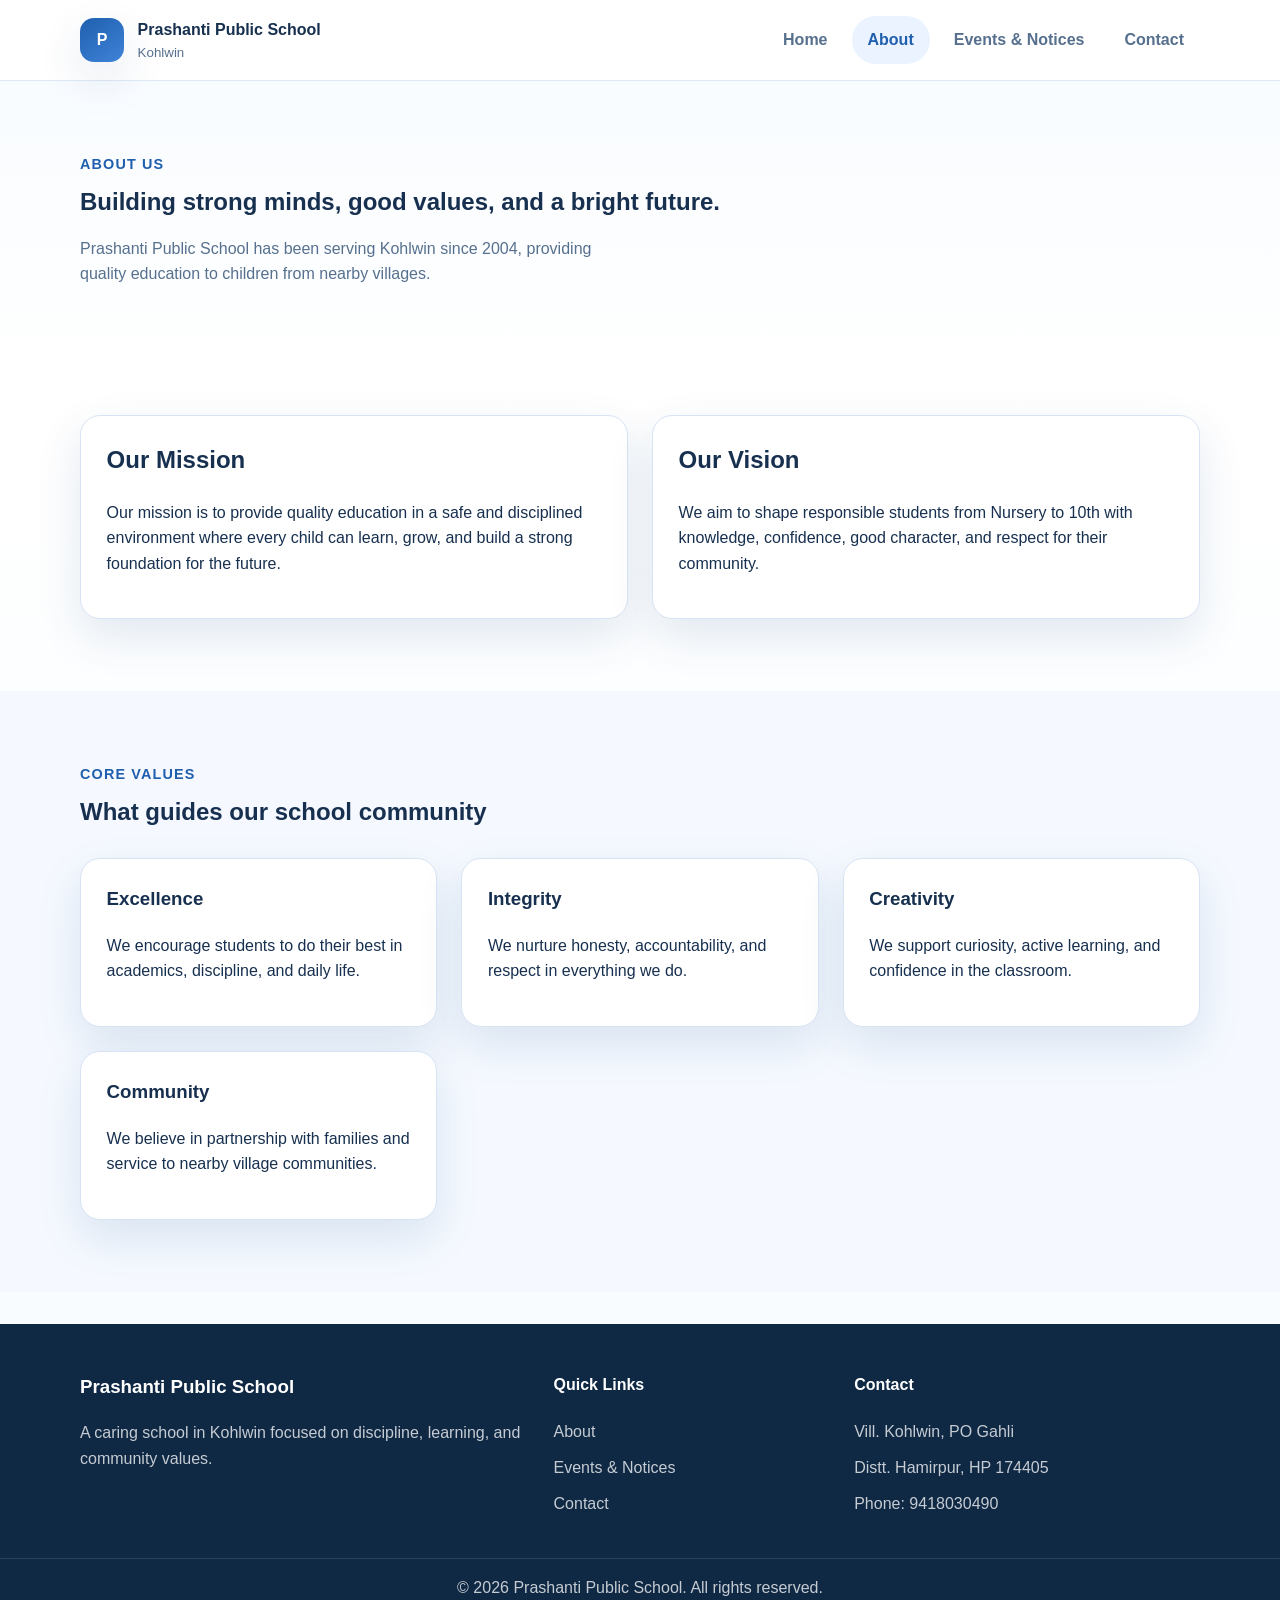
==== about.html @ 787d1625 "Initial school website" ====
<!DOCTYPE html>
<html lang="en">
<head>
  <meta charset="UTF-8">
  <meta name="viewport" content="width=device-width, initial-scale=1.0">
  <title>Prashanti Public School | About</title>
  <meta name="description" content="Learn more about Prashanti Public School in Kohlwin, its mission, values, and educational approach.">
  <link rel="stylesheet" href="css/styles.css">
</head>
<body>
  <!-- Site header with reusable navigation -->
  <header class="site-header">
    <div class="container nav-wrapper">
      <a class="brand" href="index.html">
        <span class="brand-mark">P</span>
        <span class="brand-text">
          <strong>Prashanti Public School</strong>
          <small>Kohlwin</small>
        </span>
      </a>

      <button class="nav-toggle" type="button" aria-expanded="false" aria-label="Toggle navigation">
        <span></span>
        <span></span>
        <span></span>
      </button>

      <nav class="site-nav" aria-label="Primary navigation">
        <a href="index.html">Home</a>
        <a href="about.html">About</a>
        <a href="events.html">Events & Notices</a>
        <a href="contact.html">Contact</a>
      </nav>
    </div>
  </header>

  <main>
    <!-- Page intro -->
    <section class="page-banner">
      <div class="container">
        <p class="eyebrow">About Us</p>
        <h1>Building strong minds, good values, and a bright future.</h1>
        <p>Prashanti Public School has been serving Kohlwin since 2004, providing quality education to children from nearby villages.</p>
      </div>
    </section>

    <!-- School story and mission -->
    <section class="section">
      <div class="container content-grid">
        <article class="content-card">
          <h2>Our Mission</h2>
          <p>
            Our mission is to provide quality education in a safe and disciplined environment where
            every child can learn, grow, and build a strong foundation for the future.
          </p>
        </article>

        <article class="content-card">
          <h2>Our Vision</h2>
          <p>
            We aim to shape responsible students from Nursery to 10th with knowledge, confidence,
            good character, and respect for their community.
          </p>
        </article>
      </div>
    </section>

    <!-- Values section -->
    <section class="section section-alt">
      <div class="container">
        <div class="section-heading">
          <p class="eyebrow">Core Values</p>
          <h2>What guides our school community</h2>
        </div>

        <div class="value-grid">
          <article class="value-card">
            <h3>Excellence</h3>
            <p>We encourage students to do their best in academics, discipline, and daily life.</p>
          </article>
          <article class="value-card">
            <h3>Integrity</h3>
            <p>We nurture honesty, accountability, and respect in everything we do.</p>
          </article>
          <article class="value-card">
            <h3>Creativity</h3>
            <p>We support curiosity, active learning, and confidence in the classroom.</p>
          </article>
          <article class="value-card">
            <h3>Community</h3>
            <p>We believe in partnership with families and service to nearby village communities.</p>
          </article>
        </div>
      </div>
    </section>
  </main>

  <!-- Reusable footer -->
  <footer class="site-footer">
    <div class="container footer-grid">
      <div>
        <h3>Prashanti Public School</h3>
        <p>A caring school in Kohlwin focused on discipline, learning, and community values.</p>
      </div>
      <div>
        <h4>Quick Links</h4>
        <a href="about.html">About</a>
        <a href="events.html">Events & Notices</a>
        <a href="contact.html">Contact</a>
      </div>
      <div>
        <h4>Contact</h4>
        <p>Vill. Kohlwin, PO Gahli</p>
        <p>Distt. Hamirpur, HP 174405</p>
        <p>Phone: 9418030490</p>
      </div>
    </div>
    <div class="footer-bottom">
      <p>&copy; <span id="current-year"></span> Prashanti Public School. All rights reserved.</p>
    </div>
  </footer>

  <script src="js/script.js"></script>
</body>
</html>
---- css/styles.css ----
/* Global design tokens */
:root {
  --primary: #1f5fae;
  --primary-dark: #174982;
  --primary-soft: #eaf3ff;
  --text: #17304f;
  --text-soft: #56708e;
  --surface: #ffffff;
  --surface-alt: #f5f9ff;
  --border: #d7e4f4;
  --shadow: 0 18px 45px rgba(26, 74, 130, 0.12);
  --radius: 20px;
  --container: 1120px;
}

/* Base reset and typography */
* {
  box-sizing: border-box;
}

html {
  scroll-behavior: smooth;
}

body {
  margin: 0;
  font-family: "Aptos", "Segoe UI", "Trebuchet MS", sans-serif;
  color: var(--text);
  background: linear-gradient(180deg, #f7fbff 0%, #ffffff 24%, #f7fbff 100%);
  line-height: 1.6;
}

a {
  color: inherit;
  text-decoration: none;
}

img {
  max-width: 100%;
  display: block;
}

h1,
h2,
h3,
h4,
p {
  margin-top: 0;
}

.container {
  width: min(100% - 2rem, var(--container));
  margin: 0 auto;
}

.section {
  padding: 4.5rem 0;
}

.section-alt {
  background: var(--surface-alt);
}

.eyebrow {
  margin-bottom: 0.75rem;
  color: var(--primary);
  font-size: 0.9rem;
  font-weight: 800;
  letter-spacing: 0.08em;
  text-transform: uppercase;
}

.section-heading {
  max-width: 640px;
  margin-bottom: 2rem;
}

.section-heading h2,
.page-banner h1,
.hero h1 {
  line-height: 1.15;
}

/* Header and navigation */
.site-header {
  position: sticky;
  top: 0;
  z-index: 20;
  background: rgba(255, 255, 255, 0.92);
  backdrop-filter: blur(14px);
  border-bottom: 1px solid rgba(215, 228, 244, 0.8);
}

.nav-wrapper {
  display: flex;
  align-items: center;
  justify-content: space-between;
  gap: 1rem;
  padding: 1rem 0;
}

.brand {
  display: inline-flex;
  align-items: center;
  gap: 0.85rem;
}

.brand-mark {
  display: grid;
  place-items: center;
  width: 2.75rem;
  height: 2.75rem;
  border-radius: 14px;
  background: linear-gradient(145deg, var(--primary), #3f83d8);
  color: #fff;
  font-weight: 800;
  box-shadow: var(--shadow);
}

.brand-text {
  display: flex;
  flex-direction: column;
}

.brand-text strong {
  font-size: 1rem;
}

.brand-text small {
  color: var(--text-soft);
}

.site-nav {
  display: flex;
  align-items: center;
  gap: 0.5rem;
}

.site-nav a {
  padding: 0.7rem 1rem;
  border-radius: 999px;
  font-weight: 600;
  color: var(--text-soft);
  transition: 0.2s ease;
}

.site-nav a:hover,
.site-nav a.active {
  color: var(--primary);
  background: var(--primary-soft);
}

.nav-toggle {
  display: none;
  border: 0;
  background: transparent;
  padding: 0.25rem;
  cursor: pointer;
}

.nav-toggle span {
  display: block;
  width: 1.55rem;
  height: 2px;
  margin: 0.32rem 0;
  background: var(--text);
  border-radius: 999px;
}

/* Hero */
.hero {
  padding: 5.5rem 0 4.5rem;
}

.hero-grid {
  display: grid;
  grid-template-columns: 1.25fr 0.85fr;
  gap: 2rem;
  align-items: center;
}

.hero h1 {
  margin-bottom: 1rem;
  font-size: clamp(2.3rem, 5vw, 4.5rem);
}

.hero-text {
  max-width: 60ch;
  margin-bottom: 1.8rem;
  font-size: 1.05rem;
  color: var(--text-soft);
}

.hero-actions {
  display: flex;
  flex-wrap: wrap;
  gap: 0.85rem;
}

.button {
  display: inline-flex;
  align-items: center;
  justify-content: center;
  padding: 0.95rem 1.4rem;
  border: 1px solid transparent;
  border-radius: 999px;
  font-weight: 700;
  transition: 0.2s ease;
}

.button-primary {
  background: var(--primary);
  color: #fff;
}

.button-primary:hover {
  background: var(--primary-dark);
}

.button-secondary {
  border-color: var(--border);
  background: #fff;
  color: var(--text);
}

.button-secondary:hover {
  border-color: var(--primary);
  color: var(--primary);
}

.hero-card,
.notice-card,
.stat-card,
.content-card,
.value-card,
.event-card,
.contact-card,
.contact-form {
  background: var(--surface);
  border: 1px solid var(--border);
  border-radius: var(--radius);
  box-shadow: var(--shadow);
}

.hero-card {
  padding: 2rem;
}

.hero-media {
  overflow: hidden;
  padding: 0;
}

.hero-media img {
  width: 100%;
  height: 340px;
  object-fit: cover;
}

.hero-card-content {
  padding: 1.4rem 1.5rem 1.6rem;
}

.hero-card-content h2 {
  margin-bottom: 0.45rem;
}

.hero-card-content p {
  margin-bottom: 0;
  color: var(--text-soft);
}

.feature-list {
  padding-left: 1.2rem;
  margin-bottom: 0;
  color: var(--text-soft);
}

/* Notices and cards */
.notice-grid,
.stats-grid,
.content-grid,
.value-grid,
.event-grid,
.contact-grid {
  display: grid;
  gap: 1.5rem;
}

.notice-grid,
.value-grid,
.event-grid {
  grid-template-columns: repeat(3, minmax(0, 1fr));
}

.stats-grid {
  grid-template-columns: repeat(3, minmax(0, 1fr));
}

.content-grid,
.contact-grid {
  grid-template-columns: repeat(2, minmax(0, 1fr));
}

.notice-card,
.stat-card,
.content-card,
.value-card,
.event-card,
.contact-card,
.contact-form {
  padding: 1.6rem;
}

.notice-date,
.event-date {
  display: inline-block;
  margin-bottom: 0.9rem;
  padding: 0.35rem 0.7rem;
  border-radius: 999px;
  background: var(--primary-soft);
  color: var(--primary);
  font-size: 0.86rem;
  font-weight: 800;
}

.stat-card h3 {
  margin-bottom: 0.35rem;
  font-size: 2rem;
  color: var(--primary);
}

/* Banner for inner pages */
.page-banner {
  padding: 4.5rem 0 2.5rem;
}

.page-banner p:last-child {
  max-width: 62ch;
  color: var(--text-soft);
}

/* Contact form */
.contact-form label {
  display: block;
  margin-bottom: 0.45rem;
  font-weight: 700;
}

.contact-form input,
.contact-form textarea {
  width: 100%;
  margin-bottom: 1rem;
  padding: 0.95rem 1rem;
  border: 1px solid var(--border);
  border-radius: 14px;
  font: inherit;
  color: var(--text);
  background: #fff;
}

.contact-form input:focus,
.contact-form textarea:focus {
  outline: 2px solid rgba(31, 95, 174, 0.18);
  border-color: var(--primary);
}

.form-status {
  margin-top: 0.9rem;
  margin-bottom: 0;
  font-weight: 600;
  color: var(--primary);
}

/* Footer */
.site-footer {
  margin-top: 2rem;
  background: #0f2844;
  color: rgba(255, 255, 255, 0.9);
}

.footer-grid {
  display: grid;
  grid-template-columns: 1.3fr 0.8fr 1fr;
  gap: 1.5rem;
  padding: 3rem 0 2rem;
}

.site-footer h3,
.site-footer h4 {
  color: #fff;
}

.site-footer a,
.site-footer p {
  display: block;
  margin-bottom: 0.65rem;
  color: rgba(255, 255, 255, 0.76);
}

.footer-bottom {
  border-top: 1px solid rgba(255, 255, 255, 0.12);
  text-align: center;
  padding: 1rem;
}

.footer-bottom p {
  margin: 0;
}

/* Responsive layout */
@media (max-width: 960px) {
  .hero-grid,
  .notice-grid,
  .stats-grid,
  .value-grid,
  .event-grid,
  .content-grid,
  .contact-grid,
  .footer-grid {
    grid-template-columns: 1fr 1fr;
  }

  .hero-grid {
    grid-template-columns: 1fr;
  }

  .footer-grid {
    grid-template-columns: 1fr 1fr;
  }
}

@media (max-width: 760px) {
  .nav-toggle {
    display: inline-block;
  }

  .site-nav {
    position: absolute;
    top: calc(100% + 0.5rem);
    left: 1rem;
    right: 1rem;
    display: none;
    flex-direction: column;
    align-items: stretch;
    padding: 0.75rem;
    border: 1px solid var(--border);
    border-radius: 18px;
    background: rgba(255, 255, 255, 0.98);
    box-shadow: var(--shadow);
  }

  .site-nav.is-open {
    display: flex;
  }

  .site-nav a {
    border-radius: 14px;
  }

  .notice-grid,
  .stats-grid,
  .value-grid,
  .event-grid,
  .content-grid,
  .contact-grid,
  .footer-grid {
    grid-template-columns: 1fr;
  }

  .hero {
    padding-top: 4rem;
  }

  .hero-media img {
    height: 260px;
  }

  .section,
  .page-banner {
    padding-top: 3.5rem;
    padding-bottom: 3.5rem;
  }
}
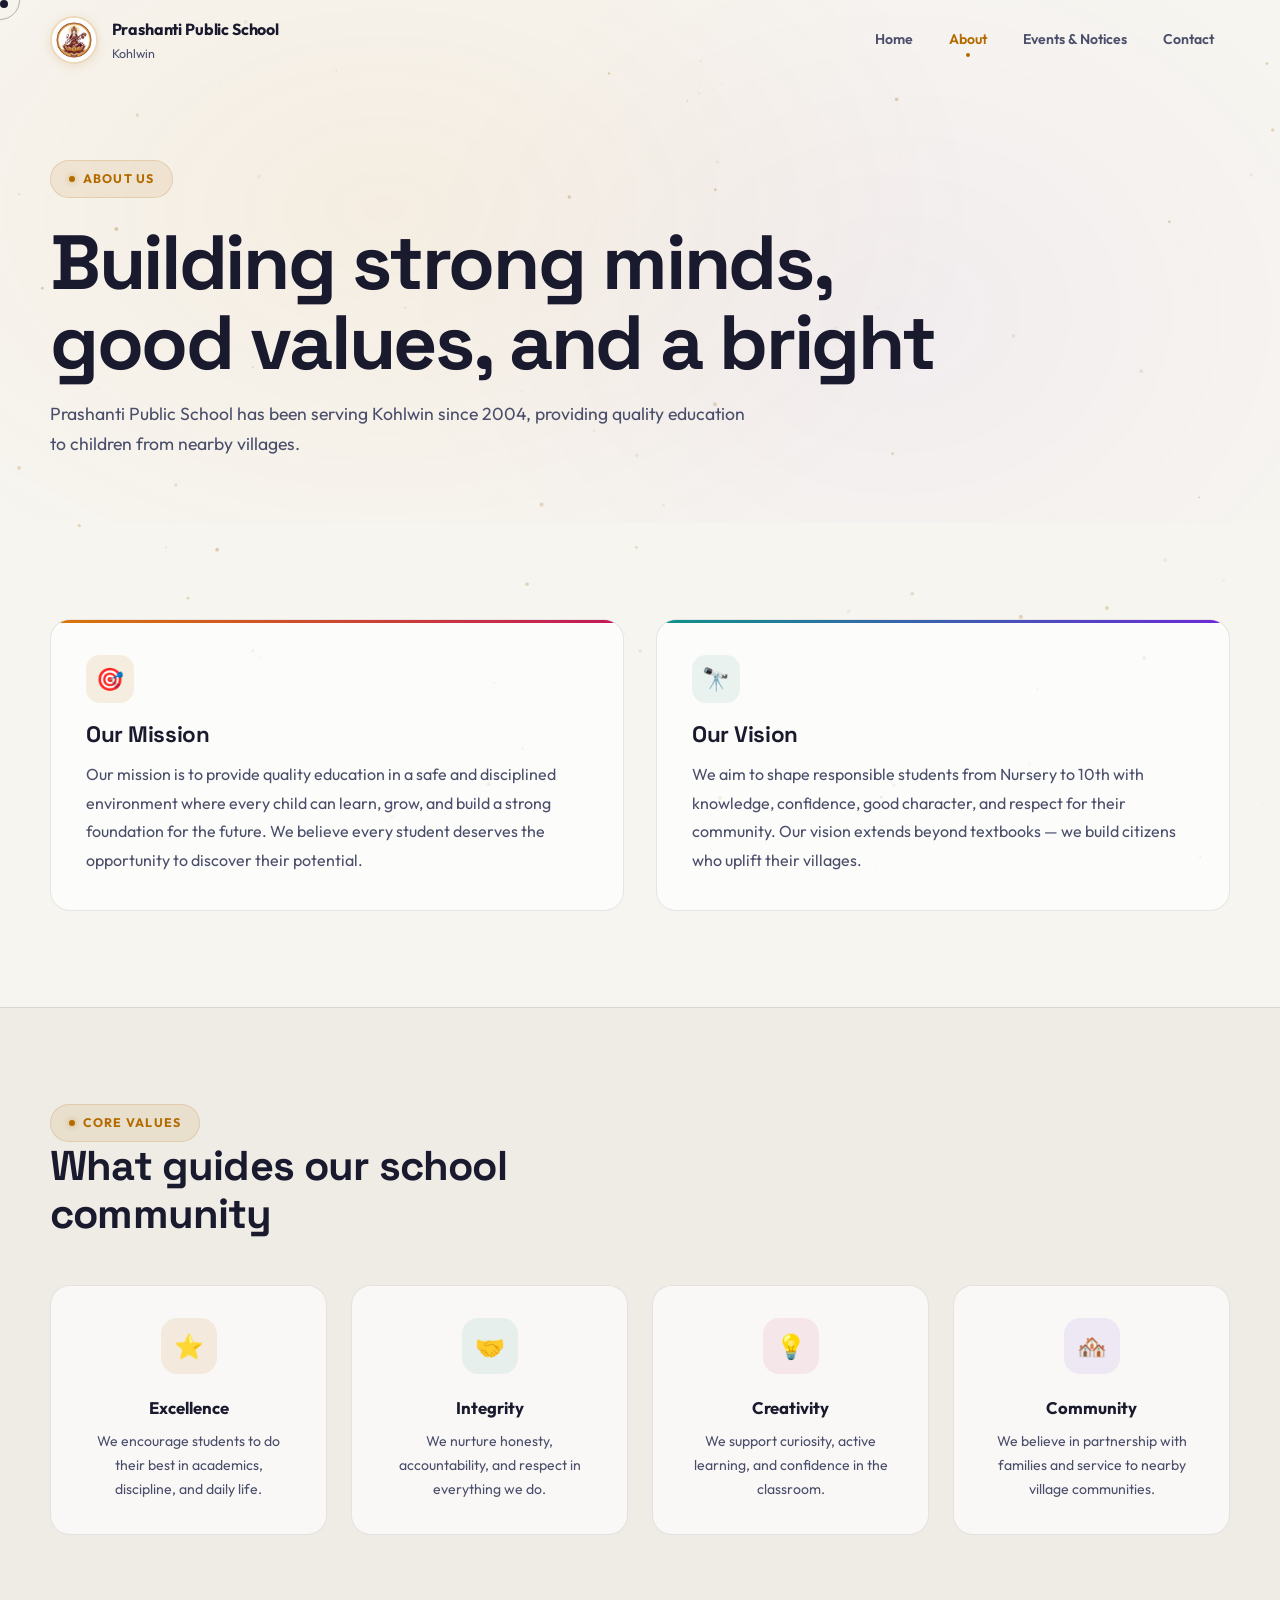
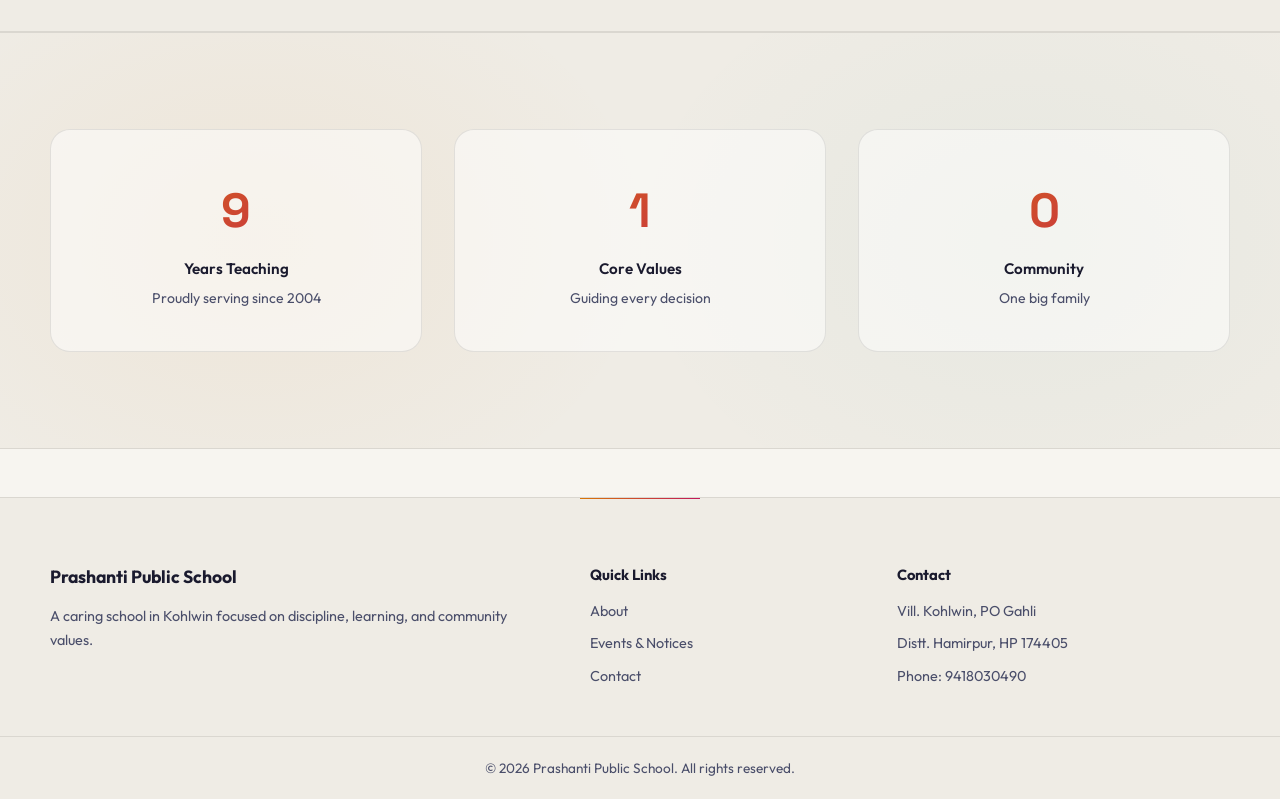
==== commit 7ed0fa57: "updated website content" ====
--- a/about.html
+++ b/about.html
@@ -8,11 +8,15 @@
   <link rel="stylesheet" href="css/styles.css">
 </head>
 <body>
-  <!-- Site header with reusable navigation -->
-  <header class="site-header">
+  <div class="cursor-dot"></div>
+  <div class="cursor-ring"></div>
+  <canvas id="particles"></canvas>
+
+  <!-- ═══ Header ═══ -->
+  <header class="site-header" id="site-header">
     <div class="container nav-wrapper">
       <a class="brand" href="index.html">
-        <span class="brand-mark">P</span>
+        <img class="brand-mark" src="saraswati-logo.png" alt="Saraswati — Goddess of Knowledge">
         <span class="brand-text">
           <strong>Prashanti Public School</strong>
           <small>Kohlwin</small>
@@ -28,74 +32,103 @@
       <nav class="site-nav" aria-label="Primary navigation">
         <a href="index.html">Home</a>
         <a href="about.html">About</a>
-        <a href="events.html">Events & Notices</a>
+        <a href="events.html">Events &amp; Notices</a>
         <a href="contact.html">Contact</a>
       </nav>
     </div>
   </header>
 
   <main>
-    <!-- Page intro -->
+    <!-- ═══ Banner ═══ -->
     <section class="page-banner">
       <div class="container">
-        <p class="eyebrow">About Us</p>
-        <h1>Building strong minds, good values, and a bright future.</h1>
-        <p>Prashanti Public School has been serving Kohlwin since 2004, providing quality education to children from nearby villages.</p>
+        <span class="glow-tag reveal">About Us</span>
+        <h1 class="reveal">Building strong minds,<br>good values, and a <span class="typed-text" id="typed-target"></span><span class="cursor-blink"></span></h1>
+        <p class="reveal">Prashanti Public School has been serving Kohlwin since 2004, providing quality education to children from nearby villages.</p>
       </div>
     </section>
 
-    <!-- School story and mission -->
+    <!-- ═══ Mission & Vision ═══ -->
     <section class="section">
       <div class="container content-grid">
-        <article class="content-card">
+        <article class="content-card reveal">
+          <div class="card-icon">🎯</div>
           <h2>Our Mission</h2>
           <p>
             Our mission is to provide quality education in a safe and disciplined environment where
-            every child can learn, grow, and build a strong foundation for the future.
+            every child can learn, grow, and build a strong foundation for the future. We believe
+            every student deserves the opportunity to discover their potential.
           </p>
         </article>
 
-        <article class="content-card">
+        <article class="content-card reveal reveal-delay-2">
+          <div class="card-icon">🔭</div>
           <h2>Our Vision</h2>
           <p>
             We aim to shape responsible students from Nursery to 10th with knowledge, confidence,
-            good character, and respect for their community.
+            good character, and respect for their community. Our vision extends beyond textbooks —
+            we build citizens who uplift their villages.
           </p>
         </article>
       </div>
     </section>
 
-    <!-- Values section -->
-    <section class="section section-alt">
+    <!-- ═══ Core Values ═══ -->
+    <section class="section" style="background:var(--bg-2);border-top:1px solid var(--border);border-bottom:1px solid var(--border)">
       <div class="container">
-        <div class="section-heading">
-          <p class="eyebrow">Core Values</p>
+        <div class="section-heading reveal">
+          <span class="glow-tag">Core Values</span>
           <h2>What guides our school community</h2>
         </div>
 
         <div class="value-grid">
-          <article class="value-card">
+          <article class="value-card reveal reveal-delay-1">
+            <div class="value-icon">⭐</div>
             <h3>Excellence</h3>
             <p>We encourage students to do their best in academics, discipline, and daily life.</p>
           </article>
-          <article class="value-card">
+          <article class="value-card reveal reveal-delay-2">
+            <div class="value-icon">🤝</div>
             <h3>Integrity</h3>
             <p>We nurture honesty, accountability, and respect in everything we do.</p>
           </article>
-          <article class="value-card">
+          <article class="value-card reveal reveal-delay-3">
+            <div class="value-icon">💡</div>
             <h3>Creativity</h3>
             <p>We support curiosity, active learning, and confidence in the classroom.</p>
           </article>
-          <article class="value-card">
+          <article class="value-card reveal reveal-delay-4">
+            <div class="value-icon">🏘️</div>
             <h3>Community</h3>
             <p>We believe in partnership with families and service to nearby village communities.</p>
           </article>
         </div>
       </div>
     </section>
+
+    <!-- ═══ Stats ═══ -->
+    <section class="section stats-section">
+      <div class="container stats-grid">
+        <article class="stat-card reveal reveal-delay-1">
+          <div class="stat-number" data-target="22">0</div>
+          <div class="stat-label">Years Teaching</div>
+          <p>Proudly serving since 2004</p>
+        </article>
+        <article class="stat-card reveal reveal-delay-2">
+          <div class="stat-number" data-target="4">0</div>
+          <div class="stat-label">Core Values</div>
+          <p>Guiding every decision</p>
+        </article>
+        <article class="stat-card reveal reveal-delay-3">
+          <div class="stat-number" data-target="1">0</div>
+          <div class="stat-label">Community</div>
+          <p>One big family</p>
+        </article>
+      </div>
+    </section>
   </main>
 
-  <!-- Reusable footer -->
+  <!-- ═══ Footer ═══ -->
   <footer class="site-footer">
     <div class="container footer-grid">
       <div>
@@ -105,7 +138,7 @@
       <div>
         <h4>Quick Links</h4>
         <a href="about.html">About</a>
-        <a href="events.html">Events & Notices</a>
+        <a href="events.html">Events &amp; Notices</a>
         <a href="contact.html">Contact</a>
       </div>
       <div>
--- a/css/styles.css
+++ b/css/styles.css
@@ -1,484 +1,626 @@
-/* Global design tokens */
+/* ═══════════════════════════════════════════════════════════
+   PRASHANTI PUBLIC SCHOOL — Light Theme Design System v3
+   ═══════════════════════════════════════════════════════════ */
+
+@import url('https://fonts.googleapis.com/css2?family=Outfit:wght@300;400;500;600;700;800;900&family=Space+Grotesk:wght@400;500;600;700&display=swap');
+
+/* ── Tokens ─────────────────────────────────────────────── */
 :root {
-  --primary: #1f5fae;
-  --primary-dark: #174982;
-  --primary-soft: #eaf3ff;
-  --text: #17304f;
-  --text-soft: #56708e;
-  --surface: #ffffff;
-  --surface-alt: #f5f9ff;
-  --border: #d7e4f4;
-  --shadow: 0 18px 45px rgba(26, 74, 130, 0.12);
-  --radius: 20px;
-  --container: 1120px;
-}
-
-/* Base reset and typography */
-* {
-  box-sizing: border-box;
-}
-
-html {
-  scroll-behavior: smooth;
-}
+  --bg:          #f7f5f0;
+  --bg-2:        #efece5;
+  --surface:     rgba(255,255,255,.65);
+  --border:      rgba(0,0,0,.09);
+  --text:        #1a1a2e;
+  --text-dim:    #4a4e6a;
+  --gold:        #b36b00;
+  --gold-soft:   rgba(179,107,0,.1);
+  --teal:        #0d7d72;
+  --teal-soft:   rgba(13,125,114,.08);
+  --pink:        #c2185b;
+  --purple:      #6d28d9;
+  --grad-warm:   linear-gradient(135deg, #d97706, #c2185b);
+  --grad-cool:   linear-gradient(135deg, #0d9488, #6d28d9);
+  --grad-mix:    linear-gradient(135deg, #d97706 0%, #c2185b 40%, #6d28d9 70%, #0d9488 100%);
+  --container:   1180px;
+  --radius:      20px;
+  --ease:        cubic-bezier(.22,1,.36,1);
+  --shadow-sm:   0 2px 8px rgba(0,0,0,.06);
+  --shadow-md:   0 8px 30px rgba(0,0,0,.08);
+  --shadow-lg:   0 20px 50px rgba(0,0,0,.10);
+}
+
+/* ── Reset ──────────────────────────────────────────────── */
+*,*::before,*::after{box-sizing:border-box;margin:0;padding:0}
+html{scroll-behavior:smooth}
 
 body {
-  margin: 0;
-  font-family: "Aptos", "Segoe UI", "Trebuchet MS", sans-serif;
-  color: var(--text);
-  background: linear-gradient(180deg, #f7fbff 0%, #ffffff 24%, #f7fbff 100%);
-  line-height: 1.6;
-}
-
-a {
-  color: inherit;
-  text-decoration: none;
-}
-
-img {
-  max-width: 100%;
-  display: block;
-}
-
-h1,
-h2,
-h3,
-h4,
-p {
-  margin-top: 0;
-}
-
-.container {
-  width: min(100% - 2rem, var(--container));
-  margin: 0 auto;
-}
-
-.section {
-  padding: 4.5rem 0;
-}
-
-.section-alt {
-  background: var(--surface-alt);
-}
-
-.eyebrow {
-  margin-bottom: 0.75rem;
-  color: var(--primary);
-  font-size: 0.9rem;
-  font-weight: 800;
-  letter-spacing: 0.08em;
-  text-transform: uppercase;
-}
-
-.section-heading {
-  max-width: 640px;
-  margin-bottom: 2rem;
-}
-
-.section-heading h2,
-.page-banner h1,
-.hero h1 {
-  line-height: 1.15;
-}
-
-/* Header and navigation */
-.site-header {
-  position: sticky;
-  top: 0;
-  z-index: 20;
-  background: rgba(255, 255, 255, 0.92);
-  backdrop-filter: blur(14px);
-  border-bottom: 1px solid rgba(215, 228, 244, 0.8);
-}
-
-.nav-wrapper {
-  display: flex;
-  align-items: center;
-  justify-content: space-between;
-  gap: 1rem;
-  padding: 1rem 0;
-}
-
-.brand {
-  display: inline-flex;
-  align-items: center;
-  gap: 0.85rem;
-}
-
-.brand-mark {
-  display: grid;
-  place-items: center;
-  width: 2.75rem;
-  height: 2.75rem;
-  border-radius: 14px;
-  background: linear-gradient(145deg, var(--primary), #3f83d8);
-  color: #fff;
-  font-weight: 800;
-  box-shadow: var(--shadow);
-}
-
-.brand-text {
-  display: flex;
-  flex-direction: column;
-}
-
-.brand-text strong {
-  font-size: 1rem;
-}
-
-.brand-text small {
-  color: var(--text-soft);
-}
-
-.site-nav {
-  display: flex;
-  align-items: center;
-  gap: 0.5rem;
-}
-
-.site-nav a {
-  padding: 0.7rem 1rem;
-  border-radius: 999px;
-  font-weight: 600;
-  color: var(--text-soft);
-  transition: 0.2s ease;
-}
-
-.site-nav a:hover,
-.site-nav a.active {
-  color: var(--primary);
-  background: var(--primary-soft);
-}
-
-.nav-toggle {
-  display: none;
-  border: 0;
-  background: transparent;
-  padding: 0.25rem;
-  cursor: pointer;
-}
-
-.nav-toggle span {
-  display: block;
-  width: 1.55rem;
-  height: 2px;
-  margin: 0.32rem 0;
-  background: var(--text);
-  border-radius: 999px;
-}
-
-/* Hero */
-.hero {
-  padding: 5.5rem 0 4.5rem;
-}
-
-.hero-grid {
-  display: grid;
-  grid-template-columns: 1.25fr 0.85fr;
-  gap: 2rem;
-  align-items: center;
-}
-
-.hero h1 {
-  margin-bottom: 1rem;
-  font-size: clamp(2.3rem, 5vw, 4.5rem);
-}
-
-.hero-text {
-  max-width: 60ch;
-  margin-bottom: 1.8rem;
-  font-size: 1.05rem;
-  color: var(--text-soft);
-}
-
-.hero-actions {
-  display: flex;
-  flex-wrap: wrap;
-  gap: 0.85rem;
-}
-
-.button {
-  display: inline-flex;
-  align-items: center;
-  justify-content: center;
-  padding: 0.95rem 1.4rem;
-  border: 1px solid transparent;
-  border-radius: 999px;
-  font-weight: 700;
-  transition: 0.2s ease;
-}
-
-.button-primary {
-  background: var(--primary);
-  color: #fff;
-}
-
-.button-primary:hover {
-  background: var(--primary-dark);
-}
-
-.button-secondary {
-  border-color: var(--border);
-  background: #fff;
-  color: var(--text);
-}
-
-.button-secondary:hover {
-  border-color: var(--primary);
-  color: var(--primary);
-}
-
-.hero-card,
-.notice-card,
-.stat-card,
-.content-card,
-.value-card,
-.event-card,
-.contact-card,
-.contact-form {
-  background: var(--surface);
-  border: 1px solid var(--border);
-  border-radius: var(--radius);
-  box-shadow: var(--shadow);
-}
-
-.hero-card {
-  padding: 2rem;
-}
-
-.hero-media {
-  overflow: hidden;
-  padding: 0;
-}
-
-.hero-media img {
-  width: 100%;
-  height: 340px;
-  object-fit: cover;
-}
-
-.hero-card-content {
-  padding: 1.4rem 1.5rem 1.6rem;
-}
-
-.hero-card-content h2 {
-  margin-bottom: 0.45rem;
-}
-
-.hero-card-content p {
-  margin-bottom: 0;
-  color: var(--text-soft);
-}
-
-.feature-list {
-  padding-left: 1.2rem;
-  margin-bottom: 0;
-  color: var(--text-soft);
-}
-
-/* Notices and cards */
-.notice-grid,
-.stats-grid,
-.content-grid,
-.value-grid,
-.event-grid,
-.contact-grid {
-  display: grid;
-  gap: 1.5rem;
-}
-
-.notice-grid,
-.value-grid,
-.event-grid {
-  grid-template-columns: repeat(3, minmax(0, 1fr));
-}
-
-.stats-grid {
-  grid-template-columns: repeat(3, minmax(0, 1fr));
-}
-
-.content-grid,
-.contact-grid {
-  grid-template-columns: repeat(2, minmax(0, 1fr));
-}
-
-.notice-card,
-.stat-card,
-.content-card,
-.value-card,
-.event-card,
-.contact-card,
-.contact-form {
-  padding: 1.6rem;
-}
-
-.notice-date,
-.event-date {
-  display: inline-block;
-  margin-bottom: 0.9rem;
-  padding: 0.35rem 0.7rem;
-  border-radius: 999px;
-  background: var(--primary-soft);
-  color: var(--primary);
-  font-size: 0.86rem;
-  font-weight: 800;
-}
-
-.stat-card h3 {
-  margin-bottom: 0.35rem;
-  font-size: 2rem;
-  color: var(--primary);
-}
-
-/* Banner for inner pages */
-.page-banner {
-  padding: 4.5rem 0 2.5rem;
-}
-
-.page-banner p:last-child {
-  max-width: 62ch;
-  color: var(--text-soft);
-}
+  font-family:'Outfit',sans-serif;
+  color:var(--text);
+  background:var(--bg);
+  line-height:1.7;
+  overflow-x:hidden;
+  cursor:none;
+  -webkit-font-smoothing:antialiased;
+}
+
+a{color:inherit;text-decoration:none}
+img{max-width:100%;display:block}
+h1,h2,h3,h4,p{margin-top:0}
+h1{font-family:'Space Grotesk',sans-serif;font-size:clamp(2.6rem,6vw,5rem);font-weight:700;line-height:1.05;letter-spacing:-.03em;color:var(--text)}
+h2{font-family:'Space Grotesk',sans-serif;font-size:clamp(1.6rem,3.5vw,2.6rem);font-weight:700;line-height:1.15;letter-spacing:-.02em;color:var(--text)}
+h3{font-size:1.15rem;font-weight:700;color:var(--text)}
+
+::selection{background:var(--gold);color:#fff}
+
+/* ── Custom Cursor ──────────────────────────────────────── */
+.cursor-dot,.cursor-ring {
+  position:fixed;top:0;left:0;
+  border-radius:50%;
+  pointer-events:none;
+  z-index:9999;
+}
+.cursor-dot {
+  width:8px;height:8px;
+  background:var(--text);
+  transition:transform .1s;
+}
+.cursor-ring {
+  width:40px;height:40px;
+  border:1.5px solid rgba(26,26,46,.3);
+  transition:width .3s var(--ease),height .3s var(--ease),border-color .3s;
+}
+.cursor-ring.expand {
+  width:64px;height:64px;
+  border-color:var(--gold);
+}
+
+/* ── Particle Canvas ────────────────────────────────────── */
+#particles {
+  position:fixed;inset:0;z-index:0;
+  pointer-events:none;
+}
+
+/* ── Container & Layout ─────────────────────────────────── */
+.container{width:min(100% - 2.5rem,var(--container));margin:0 auto;position:relative;z-index:2}
+
+.full-section {
+  min-height:100vh;
+  display:flex;align-items:center;
+  position:relative;
+  padding:6rem 0;
+}
+
+.section{padding:6rem 0;position:relative;z-index:1}
+
+/* ── Reveal Animation ───────────────────────────────────── */
+.reveal{opacity:0;transform:translateY(60px);transition:opacity .8s var(--ease),transform .8s var(--ease)}
+.reveal.is-visible{opacity:1;transform:translateY(0)}
+.reveal-delay-1{transition-delay:.1s}
+.reveal-delay-2{transition-delay:.2s}
+.reveal-delay-3{transition-delay:.25s}
+.reveal-delay-4{transition-delay:.3s}
+.reveal-delay-5{transition-delay:.35s}
+.reveal-delay-6{transition-delay:.4s}
+
+/* ── Glow Tag (eyebrow label) ────────────────────────────── */
+.glow-tag {
+  display:inline-flex;align-items:center;gap:.5rem;
+  padding:.45rem 1.1rem;
+  border-radius:999px;
+  background:var(--gold-soft);
+  border:1px solid rgba(179,107,0,.18);
+  color:var(--gold);
+  font-size:.78rem;font-weight:700;letter-spacing:.1em;text-transform:uppercase;
+}
+.glow-tag::before {
+  content:'';display:block;
+  width:6px;height:6px;border-radius:50%;
+  background:var(--gold);
+  box-shadow:0 0 6px rgba(179,107,0,.5);
+  animation:pulse-dot 2s ease-in-out infinite;
+}
+@keyframes pulse-dot{0%,100%{opacity:1;transform:scale(1)}50%{opacity:.4;transform:scale(.6)}}
+
+/* ── Header ─────────────────────────────────────────────── */
+.site-header{
+  position:fixed;top:0;left:0;right:0;z-index:100;
+  padding:1rem 0;
+  transition:background .4s, backdrop-filter .4s, padding .4s, box-shadow .4s;
+}
+.site-header.scrolled{
+  background:rgba(247,245,240,.9);
+  backdrop-filter:blur(20px) saturate(1.6);
+  -webkit-backdrop-filter:blur(20px) saturate(1.6);
+  padding:.65rem 0;
+  border-bottom:1px solid var(--border);
+  box-shadow:0 2px 16px rgba(0,0,0,.04);
+}
+
+.nav-wrapper{display:flex;align-items:center;justify-content:space-between;gap:1rem}
+
+.brand{display:inline-flex;align-items:center;gap:.85rem}
+.brand-mark{
+  width:3rem;height:3rem;
+  object-fit:cover;
+  border-radius:50%;
+  border:2px solid rgba(179,107,0,.25);
+  background:#fff;
+  box-shadow:0 2px 12px rgba(179,107,0,.15);
+  transition:transform .3s var(--ease),box-shadow .3s;
+}
+.brand:hover .brand-mark{transform:rotate(-8deg) scale(1.1);box-shadow:0 4px 20px rgba(179,107,0,.25)}
+.brand-text{display:flex;flex-direction:column}
+.brand-text strong{font-size:1rem;font-weight:700;letter-spacing:-.01em;color:var(--text)}
+.brand-text small{font-size:.78rem;color:var(--text-dim)}
+
+.site-nav{display:flex;align-items:center;gap:.25rem}
+.site-nav a{
+  position:relative;
+  padding:.55rem 1rem;border-radius:999px;
+  font-size:.88rem;font-weight:600;color:var(--text-dim);
+  transition:color .25s,background .25s;
+}
+.site-nav a:hover{color:var(--text);background:rgba(0,0,0,.04)}
+.site-nav a.active{color:var(--gold)}
+.site-nav a.active::after{
+  content:'';position:absolute;bottom:4px;left:50%;transform:translateX(-50%);
+  width:4px;height:4px;border-radius:50%;background:var(--gold);
+}
+
+/* Mobile hamburger */
+.nav-toggle{display:none;background:0;border:0;padding:.5rem;cursor:pointer;flex-direction:column;gap:5px;position:relative;z-index:110}
+.nav-toggle span{display:block;width:24px;height:2px;background:var(--text);border-radius:4px;transition:all .35s var(--ease);transform-origin:center}
+.nav-toggle.is-active span:nth-child(1){transform:rotate(45deg) translate(5px,5px)}
+.nav-toggle.is-active span:nth-child(2){opacity:0;transform:scaleX(0)}
+.nav-toggle.is-active span:nth-child(3){transform:rotate(-45deg) translate(5px,-5px)}
+
+/* ═══════════════════════════════════════════════════════════
+   HOME PAGE
+   ═══════════════════════════════════════════════════════════ */
+
+/* ── Hero ────────────────────────────────────────────────── */
+.hero{padding:8rem 0 5rem;min-height:100vh;display:flex;align-items:center;position:relative;overflow:hidden}
+
+.hero-grid{display:grid;grid-template-columns:1.15fr 1fr;gap:4rem;align-items:center}
+
+.hero-copy .glow-tag{margin-bottom:1.5rem}
+
+.hero-copy h1{margin-bottom:1.5rem;color:var(--text)}
+.hero-copy h1 .typed-text{color:var(--gold);position:relative}
+.hero-copy h1 .cursor-blink{
+  display:inline-block;width:3px;height:.85em;
+  background:var(--gold);margin-left:4px;
+  animation:blink .7s step-end infinite;vertical-align:text-bottom;
+}
+@keyframes blink{0%,100%{opacity:1}50%{opacity:0}}
+
+.hero-text{max-width:52ch;margin-bottom:2.2rem;font-size:1.08rem;color:var(--text-dim);line-height:1.8}
+
+.hero-actions{display:flex;flex-wrap:wrap;gap:1rem}
+
+/* Hero image with 3D tilt */
+.hero-visual{perspective:800px}
+.hero-card{
+  background:var(--surface);
+  border:1px solid var(--border);
+  border-radius:var(--radius);
+  overflow:hidden;
+  transform-style:preserve-3d;
+  transition:transform .5s var(--ease),box-shadow .5s;
+  box-shadow:var(--shadow-lg);
+}
+.hero-card:hover{box-shadow:0 30px 70px rgba(0,0,0,.12),0 0 40px rgba(179,107,0,.06)}
+
+.hero-media img{width:100%;height:340px;object-fit:cover;transition:transform 6s var(--ease)}
+.hero-card:hover .hero-media img{transform:scale(1.05)}
+
+.hero-card-content{padding:1.4rem 1.6rem;background:rgba(255,255,255,.8)}
+.hero-card-content h2{font-family:'Outfit',sans-serif;font-size:1.1rem;margin-bottom:.3rem;color:var(--text)}
+.hero-card-content p{color:var(--text-dim);font-size:.9rem;margin-bottom:0}
+
+/* Floating badge on hero card */
+.hero-badge{
+  position:absolute;top:1rem;right:1rem;
+  padding:.4rem .9rem;border-radius:999px;
+  background:var(--grad-warm);color:#fff;
+  font-size:.75rem;font-weight:800;letter-spacing:.05em;text-transform:uppercase;
+  box-shadow:0 4px 16px rgba(217,119,6,.35);
+  animation:float 3s ease-in-out infinite;
+}
+@keyframes float{0%,100%{transform:translateY(0)}50%{transform:translateY(-8px)}}
+
+/* Scroll indicator */
+.scroll-hint{
+  position:absolute;bottom:2.5rem;left:50%;transform:translateX(-50%);
+  display:flex;flex-direction:column;align-items:center;gap:.6rem;
+  color:var(--text-dim);font-size:.75rem;font-weight:600;letter-spacing:.1em;text-transform:uppercase;
+}
+.scroll-hint .mouse{
+  width:22px;height:36px;border:2px solid var(--text-dim);border-radius:12px;position:relative;
+}
+.scroll-hint .mouse::before{
+  content:'';position:absolute;top:6px;left:50%;transform:translateX(-50%);
+  width:3px;height:8px;border-radius:4px;background:var(--gold);
+  animation:scroll-wheel 2s ease-in-out infinite;
+}
+@keyframes scroll-wheel{0%{opacity:1;transform:translateX(-50%) translateY(0)}100%{opacity:0;transform:translateX(-50%) translateY(14px)}}
+
+/* ── Buttons ─────────────────────────────────────────────── */
+.button{
+  display:inline-flex;align-items:center;justify-content:center;gap:.5rem;
+  padding:.85rem 1.8rem;border:none;border-radius:999px;
+  font-family:inherit;font-size:.92rem;font-weight:700;
+  cursor:pointer;position:relative;overflow:hidden;
+  transition:transform .3s var(--ease),box-shadow .3s;
+}
+.button::after{
+  content:'';position:absolute;inset:0;
+  background:linear-gradient(rgba(255,255,255,.2),transparent);
+  opacity:0;transition:opacity .3s;
+}
+.button:hover::after{opacity:1}
+.button:hover{transform:translateY(-2px)}
+
+.button-primary{
+  background:var(--grad-warm);color:#fff;
+  box-shadow:0 4px 20px rgba(217,119,6,.25);
+}
+.button-primary:hover{box-shadow:0 8px 36px rgba(217,119,6,.35)}
+
+.button-secondary{
+  background:rgba(255,255,255,.6);color:var(--text);
+  border:1.5px solid var(--border);
+  backdrop-filter:blur(6px);
+}
+.button-secondary:hover{border-color:var(--gold);color:var(--gold)}
+
+/* ── Marquee ─────────────────────────────────────────────── */
+.marquee-wrap{
+  padding:2.5rem 0;overflow:hidden;
+  border-top:1px solid var(--border);border-bottom:1px solid var(--border);
+  position:relative;z-index:1;
+}
+.marquee-track{
+  display:flex;gap:3rem;
+  animation:marquee 30s linear infinite;
+  width:max-content;
+}
+.marquee-track span{
+  font-family:'Space Grotesk',sans-serif;
+  font-size:1.6rem;font-weight:700;
+  white-space:nowrap;
+  color:rgba(0,0,0,.07);
+  text-transform:uppercase;letter-spacing:.05em;
+}
+.marquee-track span .dot{
+  display:inline-block;width:8px;height:8px;border-radius:50%;
+  background:var(--gold);margin:0 1.5rem;vertical-align:middle;
+  opacity:.5;
+}
+@keyframes marquee{0%{transform:translateX(0)}100%{transform:translateX(-50%)}}
+
+/* ── Notice Cards ────────────────────────────────────────── */
+.notice-grid{display:grid;grid-template-columns:repeat(4,1fr);gap:1.5rem}
+
+.notice-card{
+  background:var(--surface);
+  border:1px solid var(--border);
+  border-radius:var(--radius);
+  padding:1.8rem;
+  position:relative;overflow:hidden;
+  transition:transform .4s var(--ease),border-color .4s,box-shadow .4s;
+}
+.notice-card::before{
+  content:'';position:absolute;top:0;left:0;right:0;height:2px;
+  background:var(--grad-warm);transform:scaleX(0);transform-origin:left;
+  transition:transform .5s var(--ease);
+}
+.notice-card:hover{
+  transform:translateY(-6px);
+  border-color:rgba(179,107,0,.2);
+  box-shadow:var(--shadow-lg);
+}
+.notice-card:hover::before{transform:scaleX(1)}
+
+.notice-date{
+  display:inline-block;margin-bottom:1rem;
+  padding:.3rem .75rem;border-radius:999px;
+  background:var(--gold-soft);color:var(--gold);
+  font-size:.78rem;font-weight:800;
+}
+
+.notice-card h3{margin-bottom:.5rem;color:var(--text)}
+.notice-card p{color:var(--text-dim);font-size:.9rem;margin-bottom:0;line-height:1.7}
+
+/* ── Stats / Counter ─────────────────────────────────────── */
+.stats-section{
+  background:var(--bg-2);
+  border-top:1px solid var(--border);border-bottom:1px solid var(--border);
+  position:relative;overflow:hidden;
+}
+.stats-section::before{
+  content:'';position:absolute;inset:0;
+  background:
+    radial-gradient(ellipse 400px 300px at 20% 50%, rgba(217,119,6,.06), transparent),
+    radial-gradient(ellipse 400px 300px at 80% 50%, rgba(13,125,114,.04), transparent);
+}
+
+.stats-grid{display:grid;grid-template-columns:repeat(3,1fr);gap:2rem}
+
+.stat-card{
+  text-align:center;padding:2.5rem 1.5rem;
+  border-radius:var(--radius);
+  background:rgba(255,255,255,.5);
+  border:1px solid var(--border);
+  transition:transform .4s var(--ease),border-color .4s,box-shadow .4s;
+}
+.stat-card:hover{transform:translateY(-4px);border-color:rgba(179,107,0,.2);box-shadow:var(--shadow-md)}
+
+.stat-number{
+  font-family:'Space Grotesk',sans-serif;
+  font-size:3rem;font-weight:700;
+  background:var(--grad-warm);
+  -webkit-background-clip:text;-webkit-text-fill-color:transparent;
+  background-clip:text;
+  margin-bottom:.3rem;
+}
+
+.stat-label{color:var(--text);font-weight:600;font-size:.95rem;margin-bottom:.3rem}
+.stat-card p{color:var(--text-dim);font-size:.88rem;margin-bottom:0}
+
+/* ═══════════════════════════════════════════════════════════
+   ABOUT PAGE
+   ═══════════════════════════════════════════════════════════ */
+.page-banner{padding:10rem 0 4rem;position:relative;overflow:hidden}
+.page-banner::before{
+  content:'';position:absolute;top:0;left:0;right:0;height:100%;
+  background:
+    radial-gradient(ellipse 600px 400px at 30% 40%, rgba(217,119,6,.06), transparent),
+    radial-gradient(ellipse 500px 400px at 70% 60%, rgba(109,40,217,.04), transparent);
+  pointer-events:none;
+}
+
+.page-banner h1{margin-bottom:1rem;position:relative;color:var(--text)}
+.page-banner p:last-child{max-width:58ch;color:var(--text-dim);font-size:1.1rem;position:relative}
+.page-banner .glow-tag{margin-bottom:1.5rem}
+
+.content-grid{display:grid;grid-template-columns:repeat(2,1fr);gap:2rem}
+
+.content-card{
+  padding:2.2rem;border-radius:var(--radius);
+  background:var(--surface);border:1px solid var(--border);
+  position:relative;overflow:hidden;
+  transition:transform .4s var(--ease),border-color .4s,box-shadow .4s;
+}
+.content-card::before{
+  content:'';position:absolute;top:0;left:0;right:0;height:3px;
+}
+.content-card:nth-child(1)::before{background:var(--grad-warm)}
+.content-card:nth-child(2)::before{background:var(--grad-cool)}
+.content-card:hover{
+  transform:translateY(-4px);border-color:rgba(0,0,0,.12);
+  box-shadow:var(--shadow-lg);
+}
+
+.content-card .card-icon{
+  width:48px;height:48px;border-radius:14px;
+  display:grid;place-items:center;
+  font-size:1.4rem;margin-bottom:1.2rem;
+}
+.content-card:nth-child(1) .card-icon{background:var(--gold-soft);color:var(--gold)}
+.content-card:nth-child(2) .card-icon{background:var(--teal-soft);color:var(--teal)}
+
+.content-card h2{margin-bottom:.75rem;font-size:1.4rem;color:var(--text)}
+.content-card p{color:var(--text-dim);margin-bottom:0;line-height:1.8}
+
+/* Value cards */
+.value-grid{display:grid;grid-template-columns:repeat(4,1fr);gap:1.5rem}
+
+.value-card{
+  padding:2rem;border-radius:var(--radius);
+  background:var(--surface);border:1px solid var(--border);
+  text-align:center;
+  transition:transform .4s var(--ease),border-color .4s,box-shadow .4s;
+  position:relative;overflow:hidden;
+}
+.value-card:hover{transform:translateY(-6px);border-color:rgba(179,107,0,.2);box-shadow:var(--shadow-lg)}
+
+.value-icon{
+  width:56px;height:56px;
+  border-radius:16px;
+  display:grid;place-items:center;
+  margin:0 auto 1.2rem;
+  font-size:1.5rem;
+}
+.value-card:nth-child(1) .value-icon{background:var(--gold-soft);color:var(--gold)}
+.value-card:nth-child(2) .value-icon{background:var(--teal-soft);color:var(--teal)}
+.value-card:nth-child(3) .value-icon{background:rgba(194,24,91,.08);color:var(--pink)}
+.value-card:nth-child(4) .value-icon{background:rgba(109,40,217,.08);color:var(--purple)}
+
+.value-card h3{margin-bottom:.5rem;font-size:1.05rem;color:var(--text)}
+.value-card p{color:var(--text-dim);font-size:.88rem;margin-bottom:0;line-height:1.7}
+
+/* ═══════════════════════════════════════════════════════════
+   EVENTS PAGE — Timeline
+   ═══════════════════════════════════════════════════════════ */
+.timeline{position:relative;padding:0 0 0 60px}
+
+.timeline::before{
+  content:'';position:absolute;top:0;bottom:0;left:28px;
+  width:2px;
+  background:linear-gradient(to bottom,var(--gold),var(--teal),var(--purple));
+}
+
+.timeline-item{
+  position:relative;padding:0 0 3rem;
+  opacity:0;transform:translateX(-30px);
+  transition:opacity .6s var(--ease),transform .6s var(--ease);
+}
+.timeline-item.is-visible{opacity:1;transform:translateX(0)}
+
+.timeline-dot{
+  position:absolute;left:-42px;top:6px;
+  width:16px;height:16px;border-radius:50%;
+  background:var(--bg);border:3px solid var(--gold);
+  box-shadow:0 0 0 4px rgba(179,107,0,.12);
+  transition:background .3s,box-shadow .3s;
+}
+.timeline-item:hover .timeline-dot{
+  background:var(--gold);box-shadow:0 0 0 8px rgba(179,107,0,.15);
+}
+
+.timeline-card{
+  padding:1.8rem;border-radius:var(--radius);
+  background:var(--surface);border:1px solid var(--border);
+  transition:transform .4s var(--ease),border-color .4s,box-shadow .4s;
+}
+.timeline-card:hover{
+  transform:translateX(8px);border-color:rgba(179,107,0,.2);
+  box-shadow:var(--shadow-lg);
+}
+
+.timeline-card .event-date{
+  display:inline-block;margin-bottom:.8rem;
+  padding:.3rem .75rem;border-radius:999px;
+  background:var(--gold-soft);color:var(--gold);
+  font-size:.78rem;font-weight:800;
+}
+.timeline-card h2{font-size:1.2rem;margin-bottom:.5rem;color:var(--text)}
+.timeline-card p{color:var(--text-dim);font-size:.9rem;margin-bottom:0;line-height:1.7}
+
+/* ═══════════════════════════════════════════════════════════
+   CONTACT PAGE
+   ═══════════════════════════════════════════════════════════ */
+.contact-grid{display:grid;grid-template-columns:1fr 1.2fr;gap:2.5rem}
+
+.contact-card{
+  padding:2.2rem;border-radius:var(--radius);
+  background:var(--surface);border:1px solid var(--border);
+  transition:transform .4s var(--ease),border-color .4s,box-shadow .4s;
+}
+.contact-card:hover{transform:translateY(-4px);border-color:rgba(179,107,0,.15);box-shadow:var(--shadow-md)}
+
+.contact-card h2{margin-bottom:1.5rem;color:var(--text)}
+
+.contact-item{
+  display:flex;align-items:flex-start;gap:1rem;
+  padding:1rem 0;
+  border-bottom:1px solid var(--border);
+}
+.contact-item:last-child{border-bottom:none}
+
+.contact-item .ci-icon{
+  width:40px;height:40px;border-radius:12px;flex-shrink:0;
+  display:grid;place-items:center;
+  background:var(--gold-soft);color:var(--gold);font-size:1rem;
+}
+.contact-item .ci-label{font-size:.8rem;color:var(--text-dim);margin-bottom:.15rem}
+.contact-item .ci-value{font-weight:600;font-size:.95rem;color:var(--text)}
 
 /* Contact form */
-.contact-form label {
-  display: block;
-  margin-bottom: 0.45rem;
-  font-weight: 700;
-}
-
-.contact-form input,
-.contact-form textarea {
-  width: 100%;
-  margin-bottom: 1rem;
-  padding: 0.95rem 1rem;
-  border: 1px solid var(--border);
-  border-radius: 14px;
-  font: inherit;
-  color: var(--text);
-  background: #fff;
-}
-
-.contact-form input:focus,
-.contact-form textarea:focus {
-  outline: 2px solid rgba(31, 95, 174, 0.18);
-  border-color: var(--primary);
-}
-
-.form-status {
-  margin-top: 0.9rem;
-  margin-bottom: 0;
-  font-weight: 600;
-  color: var(--primary);
-}
-
-/* Footer */
-.site-footer {
-  margin-top: 2rem;
-  background: #0f2844;
-  color: rgba(255, 255, 255, 0.9);
-}
-
-.footer-grid {
-  display: grid;
-  grid-template-columns: 1.3fr 0.8fr 1fr;
-  gap: 1.5rem;
-  padding: 3rem 0 2rem;
-}
-
-.site-footer h3,
-.site-footer h4 {
-  color: #fff;
-}
-
-.site-footer a,
-.site-footer p {
-  display: block;
-  margin-bottom: 0.65rem;
-  color: rgba(255, 255, 255, 0.76);
-}
-
-.footer-bottom {
-  border-top: 1px solid rgba(255, 255, 255, 0.12);
-  text-align: center;
-  padding: 1rem;
-}
-
-.footer-bottom p {
-  margin: 0;
-}
-
-/* Responsive layout */
-@media (max-width: 960px) {
-  .hero-grid,
-  .notice-grid,
-  .stats-grid,
-  .value-grid,
-  .event-grid,
-  .content-grid,
-  .contact-grid,
-  .footer-grid {
-    grid-template-columns: 1fr 1fr;
+.contact-form{
+  padding:2.2rem;border-radius:var(--radius);
+  background:var(--surface);border:1px solid var(--border);
+}
+.contact-form h2{margin-bottom:1.5rem;color:var(--text)}
+
+.form-group{margin-bottom:1.2rem;position:relative}
+.form-group label{
+  display:block;margin-bottom:.4rem;
+  font-size:.85rem;font-weight:600;color:var(--text-dim);
+}
+.form-group input,.form-group textarea{
+  width:100%;padding:.85rem 1rem;
+  background:rgba(255,255,255,.7);
+  border:1.5px solid var(--border);
+  border-radius:14px;
+  font:inherit;font-size:.95rem;color:var(--text);
+  transition:border-color .3s,box-shadow .3s;
+}
+.form-group input::placeholder,.form-group textarea::placeholder{color:var(--text-dim);opacity:.5}
+.form-group input:focus,.form-group textarea:focus{
+  outline:none;border-color:var(--gold);
+  box-shadow:0 0 0 3px rgba(179,107,0,.1);
+}
+
+.form-status{margin-top:1rem;margin-bottom:0;font-weight:600;color:var(--teal)}
+
+/* ═══════════════════════════════════════════════════════════
+   FOOTER
+   ═══════════════════════════════════════════════════════════ */
+.site-footer{
+  position:relative;z-index:1;
+  margin-top:3rem;
+  background:var(--bg-2);
+  border-top:1px solid var(--border);
+}
+.site-footer::before{
+  content:'';position:absolute;top:0;left:50%;transform:translateX(-50%);
+  width:120px;height:1px;background:var(--grad-warm);
+}
+
+.footer-grid{
+  display:grid;grid-template-columns:1.5fr .8fr 1fr;
+  gap:2.5rem;padding:4rem 0 2.5rem;
+}
+
+.site-footer h3{margin-bottom:.75rem;font-size:1.1rem;color:var(--text)}
+.site-footer h4{margin-bottom:.75rem;font-size:.92rem;color:var(--text)}
+.site-footer a,.site-footer p{
+  display:block;margin-bottom:.5rem;
+  color:var(--text-dim);font-size:.9rem;
+  transition:color .2s;
+}
+.site-footer a:hover{color:var(--gold)}
+
+.footer-bottom{
+  border-top:1px solid var(--border);
+  text-align:center;padding:1.2rem 1rem;
+}
+.footer-bottom p{margin:0;font-size:.85rem;color:var(--text-dim)}
+
+/* ── Section Heading ─────────────────────────────────────── */
+.section-heading{max-width:640px;margin-bottom:3rem}
+.section-heading h2{margin-bottom:.5rem;color:var(--text)}
+.section-heading p{color:var(--text-dim)}
+
+/* ═══════════════════════════════════════════════════════════
+   RESPONSIVE
+   ═══════════════════════════════════════════════════════════ */
+@media(max-width:1024px){
+  .hero-grid{grid-template-columns:1fr;gap:3rem}
+  .notice-grid{grid-template-columns:repeat(2,1fr)}
+  .value-grid{grid-template-columns:repeat(2,1fr)}
+  .footer-grid{grid-template-columns:1fr 1fr}
+}
+
+@media(max-width:760px){
+  body{cursor:auto}
+  .cursor-dot,.cursor-ring{display:none}
+
+  .nav-toggle{display:flex}
+  .site-nav{
+    position:fixed;top:0;left:0;right:0;bottom:0;
+    display:none;flex-direction:column;align-items:center;justify-content:center;gap:.5rem;
+    background:rgba(247,245,240,.97);backdrop-filter:blur(30px);
+    padding:2rem;z-index:105;
   }
-
-  .hero-grid {
-    grid-template-columns: 1fr;
+  .site-nav.is-open{display:flex}
+  .site-nav a{font-size:1.4rem;padding:.8rem 1.5rem;border-radius:16px}
+
+  .hero{padding:7rem 0 3rem;min-height:auto}
+  .hero .scroll-hint{display:none}
+
+  .notice-grid,.stats-grid,.value-grid,.content-grid,.contact-grid,.footer-grid{
+    grid-template-columns:1fr;
   }
 
-  .footer-grid {
-    grid-template-columns: 1fr 1fr;
-  }
-}
-
-@media (max-width: 760px) {
-  .nav-toggle {
-    display: inline-block;
-  }
-
-  .site-nav {
-    position: absolute;
-    top: calc(100% + 0.5rem);
-    left: 1rem;
-    right: 1rem;
-    display: none;
-    flex-direction: column;
-    align-items: stretch;
-    padding: 0.75rem;
-    border: 1px solid var(--border);
-    border-radius: 18px;
-    background: rgba(255, 255, 255, 0.98);
-    box-shadow: var(--shadow);
-  }
-
-  .site-nav.is-open {
-    display: flex;
-  }
-
-  .site-nav a {
-    border-radius: 14px;
-  }
-
-  .notice-grid,
-  .stats-grid,
-  .value-grid,
-  .event-grid,
-  .content-grid,
-  .contact-grid,
-  .footer-grid {
-    grid-template-columns: 1fr;
-  }
-
-  .hero {
-    padding-top: 4rem;
-  }
-
-  .hero-media img {
-    height: 260px;
-  }
-
-  .section,
-  .page-banner {
-    padding-top: 3.5rem;
-    padding-bottom: 3.5rem;
-  }
-}
+  .timeline{padding-left:40px}
+  .timeline::before{left:18px}
+  .timeline-dot{left:-30px}
+
+  .section,.page-banner{padding:4rem 0}
+  .page-banner{padding-top:7rem}
+
+  .marquee-track span{font-size:1.2rem}
+}
